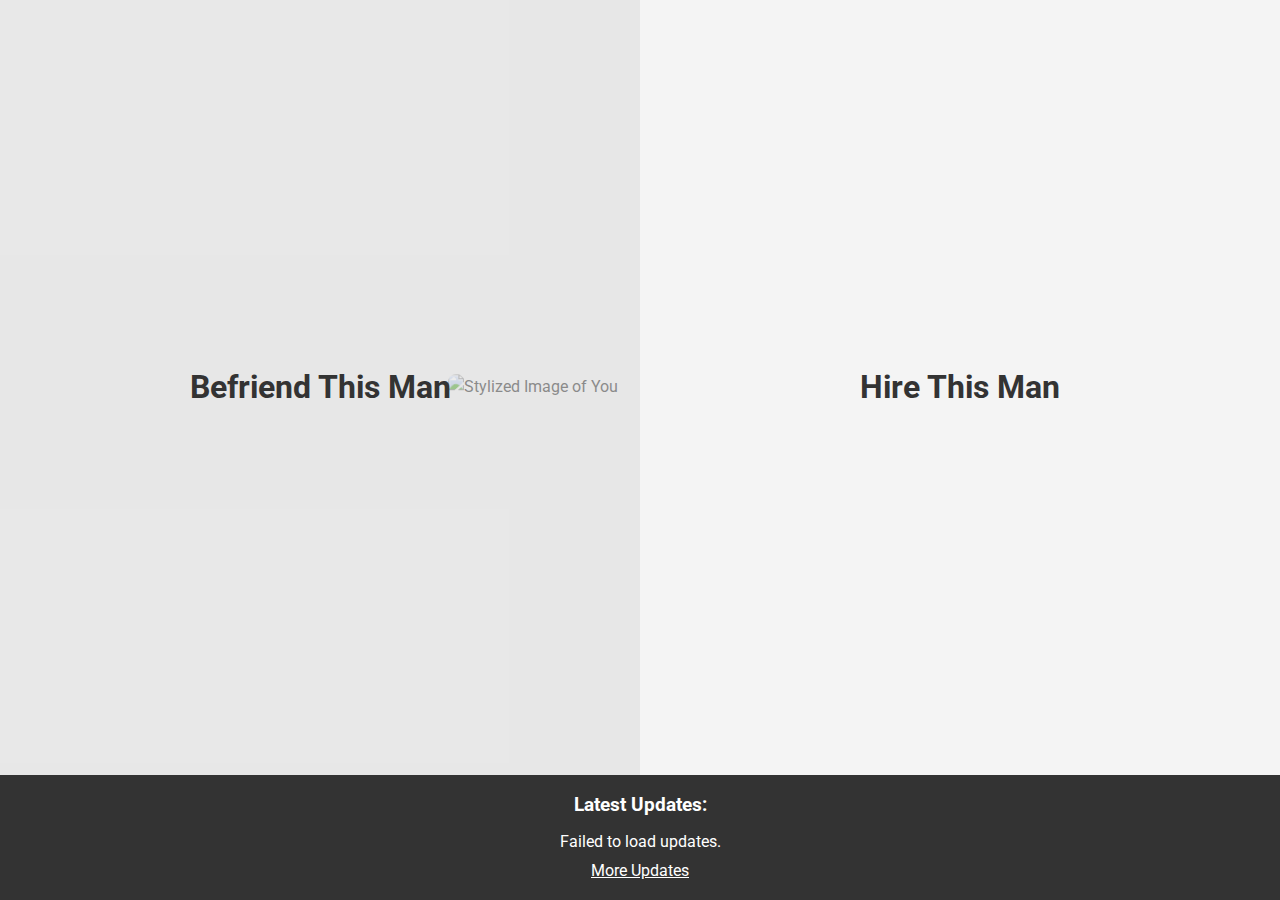
==== index.html @ 0ba1ca4e "added messages that pop in" ====
<!DOCTYPE html>
<html lang="en">
<head>
    <meta charset="UTF-8">
    <meta name="viewport" content="width=device-width, initial-scale=1.0">
    <title>Your Name - Portfolio</title>
    <link rel="stylesheet" href="style.css">
    <link rel="preconnect" href="https://fonts.googleapis.com">
    <link rel="preconnect" href="https://fonts.gstatic.com" crossorigin>
    <link href="https://fonts.googleapis.com/css2?family=Roboto:wght@400;700&display=swap" rel="stylesheet">
</head>
<body>
    <main>
        <div class="split-container">
            <a href="hobbies.html" class="split-side left">
                <h2>Befriend This Man</h2>
            </a>
            <div class="center-image">
                <img src="https://jonasmemories.com/api/assets/05182c95-a75d-4582-8e12-859b17b2c69d/thumbnail?size=preview&key=CmlcP2b18P7qsjjkQYyenrwo8BdwpKwvCaEnlvC-0SIHlCiWD_8ARuojEplDsqCWZg8&c=KpjCzc7x8UmOCadqWp80XoUkmqo%3D" alt="Stylized Image of You">
            </div>
            <a href="work.html" class="split-side right">
                <h2>Hire This Man</h2>
            </a>
        </div>
    </main>
    <footer>
        <h3>Latest Updates:</h3>
        <ul id="update-feed">
            <!-- Updates will be dynamically added here -->
        </ul>
        <p>
            <a href="now.html">More Updates</a>
        </p>
    </footer>
    <div id="floating-messages">
        <!-- Messages will be dynamically added here -->
    </div>
    <script src="script.js"></script>
</body>
</html>
---- style.css ----
/* Basic Reset */
* {
    margin: 0;
    padding: 0;
    box-sizing: border-box;
}

body {
    font-family: 'Roboto', sans-serif;
    background-color: #f4f4f4; /* Light Gray background */
    color: #333; /* Dark gray text */
    line-height: 1.6;
    min-height: 100vh; /* Ensure the footer sticks to the bottom */
    display: flex;
    flex-direction: column;
}

header {
    background: linear-gradient(to right, #400046, #000000); /* Gradient background */
    color: white;
    padding: 1rem 0;
    text-align: center;
    box-shadow: 0px 2px 5px rgba(0, 0, 0, 0.2); /* Subtle shadow */
}
#floating-messages {
    position: fixed; /* Fixed position relative to the viewport */
    top: 10%; /* Move to the top */
    left: 10%; /* Move to the left */
    width: auto; /* Adjust as needed */
    max-height: 80vh; /* Limit the height */
    overflow: auto; /* Enable scrolling if needed */
    z-index: 1000; /* Ensure it's on top of everything */
    display: flex;
    flex-direction: column; /* Stack messages vertically */
    align-items: flex-start; /* Align messages to the left */
}

.floating-message {
    position: relative;
    background-color: rgba(0, 0, 0, 0.7); /* Semi-transparent background */
    color: white;
    padding: 10px 20px;
    margin-bottom: 10px; /* Space between messages */
    border-radius: 5px;
    text-align: left;
    font-size: 1em;
    opacity: 0;
    animation: slideInDown 0.5s forwards; /* Slide in animation */
    cursor: pointer; /* Indicate it's clickable */
}

.floating-message::before {
    content: 'x'; /* Add a close button */
    position: absolute;
    top: 5px;
    right: 5px;
    font-size: 0.8em;
    cursor: pointer;
}

@keyframes slideInDown {
    from {
        transform: translateY(-50px); /* Start from above */
        opacity: 0;
    }
    to {
        transform: translateY(0); /* Slide to original position */
        opacity: 1;
    }
}

main {
    flex: 1; /* Take up remaining space, pushing footer down */
    position: relative; /* Make main a positioning context */
    overflow: hidden;
}

.split-container {
    display: flex;
    width: 100%;
    height: 100%;
    min-height: 400px; /* Adjust as needed, or set to 100vh for full screen */
    position: absolute;
    top: 0;
    left: 0;
}
a {
    text-decoration: none;
    color: inherit;
}
.split-side {
    width: 50%; /* Each side takes up half the width */
    height: 100%;
    display: flex;
    justify-content: center;
    align-items: center;
    text-align: center;
    transition: background-color 0.3s ease;
    z-index: 2; /* Make sure the sides are clickable */
}

.split-side:hover {
    background-color: rgba(0, 0, 0, 0.05); /* Subtle hover highlight */
}

.split-side a {
    text-decoration: none;
    color: inherit; /* Inherit the text color from the body */
}

.split-side h2 {
    font-size: 2em;
}

.center-image {
    position: absolute; /* Absolutely position the image */
    top: 50%;
    left: 50%;
    transform: translate(-50%, -50%); /* Center the image */
    width: 30%; /* Adjust the size of the image */
    max-height: 80vh; /* Ensure the image doesn't get too tall */
    z-index: 1; /* Ensure it is BEHIND split sides */
}

.center-image img {
    max-width: 100%;
    max-height: 100%;
    object-fit: contain; /* Prevent image from distorting */
    border-radius: 8px;
    opacity: 0.5; /* Add transparency to the image */
}

footer {
    background-color: #333; /* Dark gray footer */
    color: white;
    text-align: center;
    padding: 1rem 0;
}

footer h3 {
    margin-bottom: 0.5rem;
}

footer ul {
    list-style: none;
    padding: 0;
}

footer li {
    margin-bottom: 0.25rem;
}

footer a {
    color: white;
    text-decoration: underline;
}
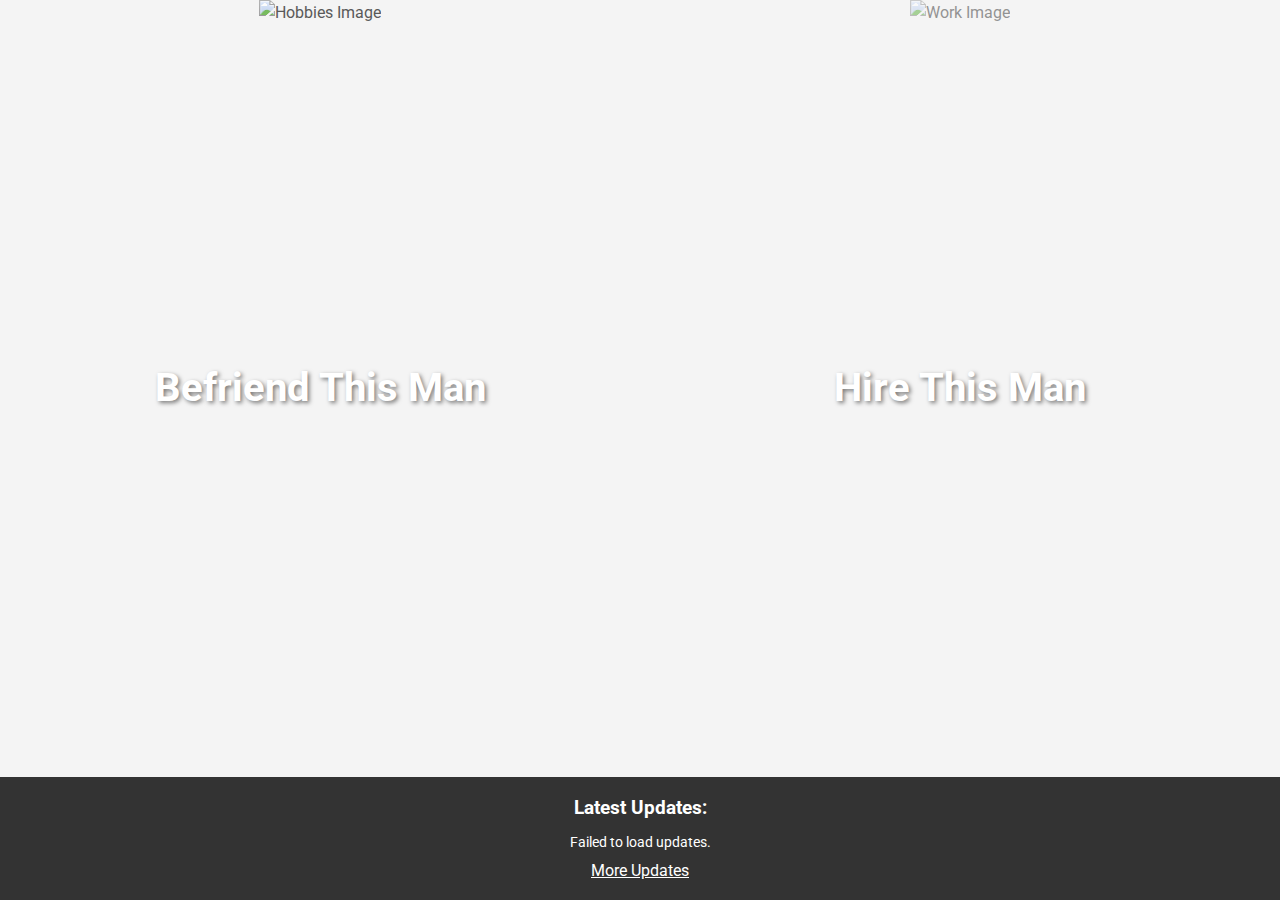
==== commit f795bd1c: "added left and right background" ====
--- a/index.html
+++ b/index.html
@@ -13,12 +13,15 @@
     <main>
         <div class="split-container">
             <a href="hobbies.html" class="split-side left">
+                <div class="side-image">
+                    <img src="https://jonasmemories.com/api/assets/d61781f5-f6da-40f2-bdaf-1596ebd25088/thumbnail?size=preview&key=o-0coVMO_3WETeGpEBK61jM2UStLKWfYqEZTarbRHtZkdxxBy4eg-jrpUVubg1ZDW3k&c=UGmRMR714CT41G%2BP%2FkfdKQAsVJs%3D" alt="Hobbies Image">
+                </div>
                 <h2>Befriend This Man</h2>
             </a>
-            <div class="center-image">
-                <img src="https://jonasmemories.com/api/assets/05182c95-a75d-4582-8e12-859b17b2c69d/thumbnail?size=preview&key=CmlcP2b18P7qsjjkQYyenrwo8BdwpKwvCaEnlvC-0SIHlCiWD_8ARuojEplDsqCWZg8&c=KpjCzc7x8UmOCadqWp80XoUkmqo%3D" alt="Stylized Image of You">
-            </div>
             <a href="work.html" class="split-side right">
+                <div class="side-image">
+                    <img src="https://jonasmemories.com/api/assets/d61781f5-f6da-40f2-bdaf-1596ebd25088/thumbnail?size=preview&key=o-0coVMO_3WETeGpEBK61jM2UStLKWfYqEZTarbRHtZkdxxBy4eg-jrpUVubg1ZDW3k&c=UGmRMR714CT41G%2BP%2FkfdKQAsVJs%3D" alt="Work Image">
+                </div>
                 <h2>Hire This Man</h2>
             </a>
         </div>
--- a/style.css
+++ b/style.css
@@ -23,39 +23,59 @@
     box-shadow: 0px 2px 5px rgba(0, 0, 0, 0.2); /* Subtle shadow */
 }
 #floating-messages {
-    position: fixed; /* Fixed position relative to the viewport */
-    top: 10%; /* Move to the top */
-    left: 10%; /* Move to the left */
-    width: auto; /* Adjust as needed */
-    max-height: 80vh; /* Limit the height */
-    overflow: auto; /* Enable scrolling if needed */
-    z-index: 1000; /* Ensure it's on top of everything */
+    position: fixed;
+    top: 10%;
+    left: 10%;
+    width: auto;
+    max-height: 80vh;
+    overflow: auto;
+    z-index: 1000;
     display: flex;
-    flex-direction: column; /* Stack messages vertically */
-    align-items: flex-start; /* Align messages to the left */
+    flex-direction: column;
+    align-items: flex-start;
 }
 
 .floating-message {
     position: relative;
-    background-color: rgba(0, 0, 0, 0.7); /* Semi-transparent background */
+    background-color: rgba(0, 0, 0, 0.7);
     color: white;
     padding: 10px 20px;
-    margin-bottom: 10px; /* Space between messages */
+    margin-bottom: 10px;
     border-radius: 5px;
     text-align: left;
     font-size: 1em;
     opacity: 0;
-    animation: slideInDown 0.5s forwards; /* Slide in animation */
-    cursor: pointer; /* Indicate it's clickable */
+    animation: slideInDown 0.5s forwards;
+    cursor: pointer;
 }
 
-.floating-message::before {
-    content: 'x'; /* Add a close button */
-    position: absolute;
-    top: 5px;
-    right: 5px;
-    font-size: 0.8em;
-    cursor: pointer;
+/* Add responsive styles for floating messages */
+@media screen and (max-width: 768px) {
+    #floating-messages {
+        left: 5%;
+        right: 5%;
+        width: 90%; /* Take up most of the screen width */
+    }
+
+    .floating-message {
+        padding: 8px 15px;
+        font-size: 0.9em;
+        margin-bottom: 5px;
+    }
+
+    .floating-message::before {
+        font-size: 0.7em;
+        top: 3px;
+        right: 3px;
+    }
+}
+
+/* For even smaller screens */
+@media screen and (max-width: 480px) {
+    .floating-message {
+        padding: 6px 12px;
+        font-size: 0.8em;
+    }
 }
 
 @keyframes slideInDown {
@@ -89,49 +109,48 @@
     color: inherit;
 }
 .split-side {
-    width: 50%; /* Each side takes up half the width */
+    width: 50%;
     height: 100%;
     display: flex;
+    flex-direction: column;
     justify-content: center;
     align-items: center;
     text-align: center;
     transition: background-color 0.3s ease;
-    z-index: 2; /* Make sure the sides are clickable */
+    position: relative;
+    overflow: hidden;
 }
 
-.split-side:hover {
-    background-color: rgba(0, 0, 0, 0.05); /* Subtle hover highlight */
+.side-image {
+    position: absolute;
+    width: 100%;
+    height: 100%;
+    top: 0;
+    left: 0;
+    z-index: 1;
 }
 
-.split-side a {
-    text-decoration: none;
-    color: inherit; /* Inherit the text color from the body */
+.side-image img {
+    width: 100%;
+    height: 100%;
+    object-fit: cover;
+    opacity: 0.5;
+    transition: opacity 0.3s ease;
+}
+
+.split-side:hover .side-image img {
+    opacity: 0.8;
 }
 
 .split-side h2 {
-    font-size: 2em;
+    font-size: 2.5em;
+    position: relative;
+    z-index: 2;
+    color: white;
+    text-shadow: 2px 2px 4px rgba(0, 0, 0, 0.5);
 }
-
-.center-image {
-    position: absolute; /* Absolutely position the image */
-    top: 50%;
-    left: 50%;
-    transform: translate(-50%, -50%); /* Center the image */
-    width: 30%; /* Adjust the size of the image */
-    max-height: 80vh; /* Ensure the image doesn't get too tall */
-    z-index: 1; /* Ensure it is BEHIND split sides */
-}
-
-.center-image img {
-    max-width: 100%;
-    max-height: 100%;
-    object-fit: contain; /* Prevent image from distorting */
-    border-radius: 8px;
-    opacity: 0.5; /* Add transparency to the image */
-}
-
 footer {
-    background-color: #333; /* Dark gray footer */
+    background-color: #333;
     color: white;
     text-align: center;
     padding: 1rem 0;
@@ -139,6 +158,7 @@
 
 footer h3 {
     margin-bottom: 0.5rem;
+    font-size: 1.2rem;
 }
 
 footer ul {
@@ -148,6 +168,7 @@
 
 footer li {
     margin-bottom: 0.25rem;
+    font-size: 0.9rem;
 }
 
 footer a {
@@ -155,3 +176,23 @@
     text-decoration: underline;
 }
 
+/* Add responsive footer styles */
+@media screen and (max-width: 768px) {
+    footer {
+        padding: 0.5rem 0;
+    }
+
+    footer h3 {
+        font-size: 1rem;
+        margin-bottom: 0.3rem;
+    }
+
+    footer li {
+        font-size: 0.8rem;
+        margin-bottom: 0.2rem;
+    }
+
+    footer p {
+        font-size: 0.8rem;
+    }
+}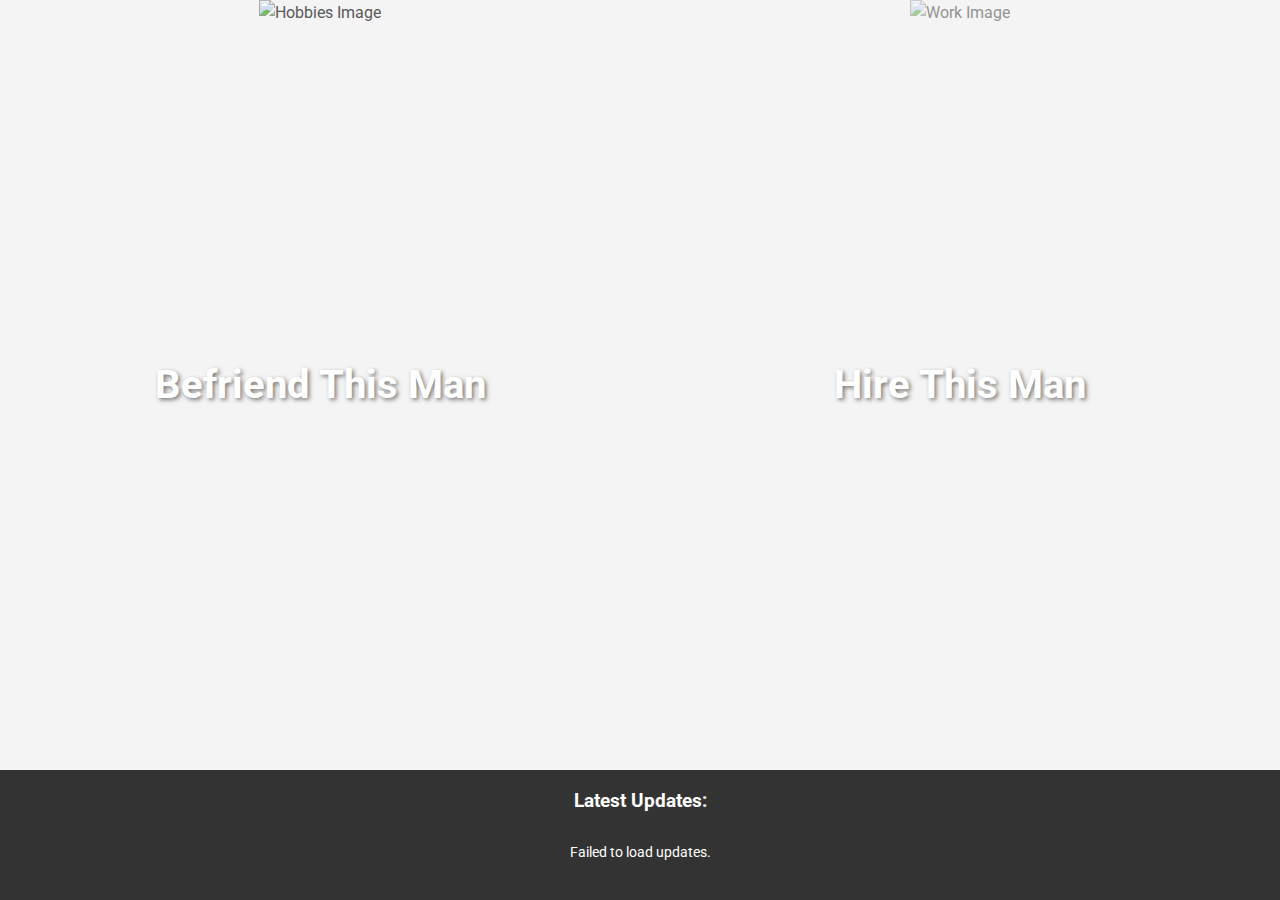
==== commit fd9f4b37: "added two new pages adjusted updates page" ====
--- a/index.html
+++ b/index.html
@@ -31,10 +31,7 @@
         <ul id="update-feed">
             <!-- Updates will be dynamically added here -->
         </ul>
-        <p>
-            <a href="now.html">More Updates</a>
-        </p>
-    </footer>
+
     <div id="floating-messages">
         <!-- Messages will be dynamically added here -->
     </div>
--- a/style.css
+++ b/style.css
@@ -195,4 +195,103 @@
     footer p {
         font-size: 0.8rem;
     }
+}
+#update-feed {
+    display: flex;
+    flex-wrap: wrap;
+    gap: 1.5rem;
+    padding: 1rem;
+    list-style: none;
+    justify-content: center;
+}
+
+.update-item {
+    flex: 1 1 300px;
+    min-width: 250px;
+    max-width: 400px;
+    padding: 1.2rem;
+    background: rgba(255, 255, 255, 0.05);
+    border-radius: 12px;
+    backdrop-filter: blur(10px);
+    border: 1px solid rgba(255, 255, 255, 0.1);
+    box-shadow: 0 4px 6px rgba(0, 0, 0, 0.1);
+    transition: all 0.3s ease;
+}
+
+.update-item:hover {
+    transform: translateY(-3px);
+    background: rgba(255, 255, 255, 0.1);
+    box-shadow: 0 8px 12px rgba(0, 0, 0, 0.15);
+}
+
+.update-item a {
+    text-decoration: none;
+    color: inherit;
+    font-size: 1.1rem;
+    line-height: 1.5;
+    display: block;
+    transition: color 0.2s ease;
+}
+
+.update-item a:hover {
+    color: #add8e6;  /* Light blue tint */
+}
+
+
+/* Updates Page Specific Styles */
+.updates-container {
+    background: rgba(0, 0, 0, 0.8);
+    padding: clamp(1rem, 3vw, 2rem);
+    width: 100%;
+    margin: 0 auto; /* Add this line to center the container */
+    min-height: 100vh;
+    color: white;
+    text-align:justify;
+    display: flex; /* Use flexbox to center content vertically */
+    flex-direction: column; /* Stack content vertically */
+    align-items: center; /* Center content horizontally */
+    justify-content: flex-start; /* Align content to the top */
+}
+
+.back-link {
+    display: inline-block;
+    margin: clamp(0.75rem, 2vw, 1.5rem);
+    color: white;
+    position: fixed;
+    top: 0;
+    left: 0;
+    z-index: 10;
+    padding: 10px;
+    background: rgba(0, 0, 0, 0.5);
+    border-radius: 5px;
+    transition: background-color 0.3s ease; /* Add transition for smooth hover effect */
+}
+
+.back-link:hover {
+    background-color: rgba(216, 216, 216, 0.7); /* Darken the background on hover */
+}
+
+.update-item {
+    background: rgba(255, 255, 255, 0.05);
+    margin-bottom: 20px;
+    padding: 20px;
+    border-radius: 8px;
+    border: 1px solid rgba(255, 255, 255, 0.1);
+}
+
+.update-date {
+    color: #add8e6;
+    font-size: 0.9em;
+    margin-bottom: 8px;
+}
+
+.update-text {
+    color: white;
+    line-height: 1.6;
+}
+
+.loading {
+    color: white;
+    text-align: center;
+    padding: 2rem;
 }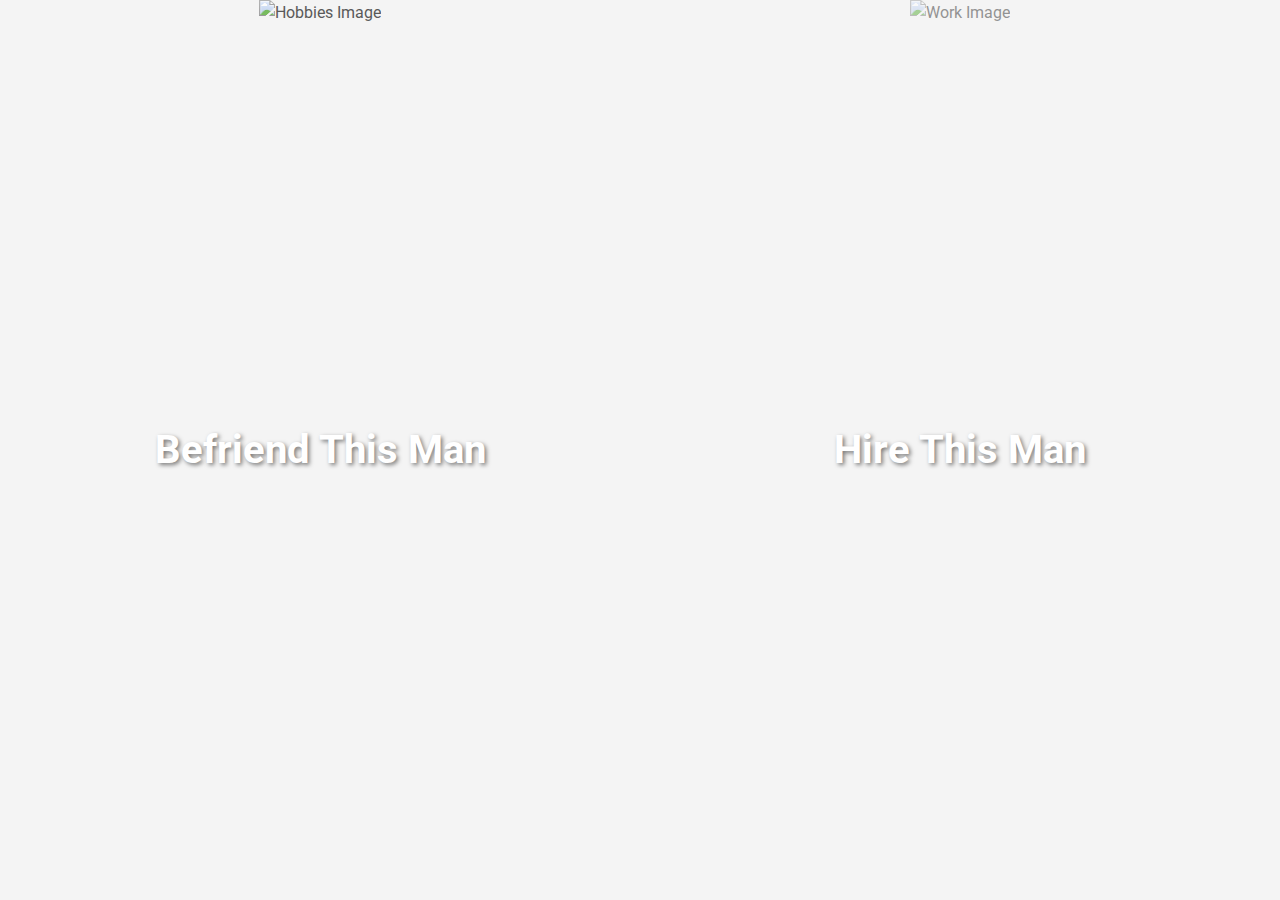
==== commit 49518931: "removed unnecessary stuff" ====
--- a/index.html
+++ b/index.html
@@ -26,15 +26,7 @@
             </a>
         </div>
     </main>
-    <footer>
-        <h3>Latest Updates:</h3>
-        <ul id="update-feed">
-            <!-- Updates will be dynamically added here -->
-        </ul>
 
-    <div id="floating-messages">
-        <!-- Messages will be dynamically added here -->
-    </div>
-    <script src="script.js"></script>
+    
 </body>
 </html>--- a/style.css
+++ b/style.css
@@ -294,4 +294,64 @@
     color: white;
     text-align: center;
     padding: 2rem;
+}
+
+/* Work Portfolio Specific Styles */
+.work-container {
+    max-width: 800px;
+    margin: 50px auto;
+    padding: 20px;
+    background-color: #fff;
+    box-shadow: 0 0 10px rgba(0, 0, 0, 0.1);
+}
+
+.skill-section {
+    margin-bottom: 30px;
+    padding: 20px;
+    border: 1px solid #ddd;
+    border-radius: 8px;
+    opacity: 0;
+    transform: translateY(50px);
+    transition: all 0.8s ease;
+}
+
+.skill-section.active {
+    opacity: 1;
+    transform: translateY(0);
+}
+
+.skill-section h2 {
+    color: #333;
+    margin-bottom: 15px;
+}
+
+.skill-section p {
+    color: #666;
+    line-height: 1.6;
+}
+
+.skill-section ul {
+    list-style: disc;
+    margin-left: 20px;
+    color: #666;
+}
+
+/* Add this CSS to your style.css file */
+@keyframes fadeIn {
+    from {
+        opacity: 0;
+    }
+    to {
+        opacity: 1;
+    }
+}
+
+/* Add this CSS to your style.css file */
+@keyframes slideInLeft {
+    from {
+        transform: translateX(-100%);
+    }
+    to {
+        transform: translateX(0);
+    }
 }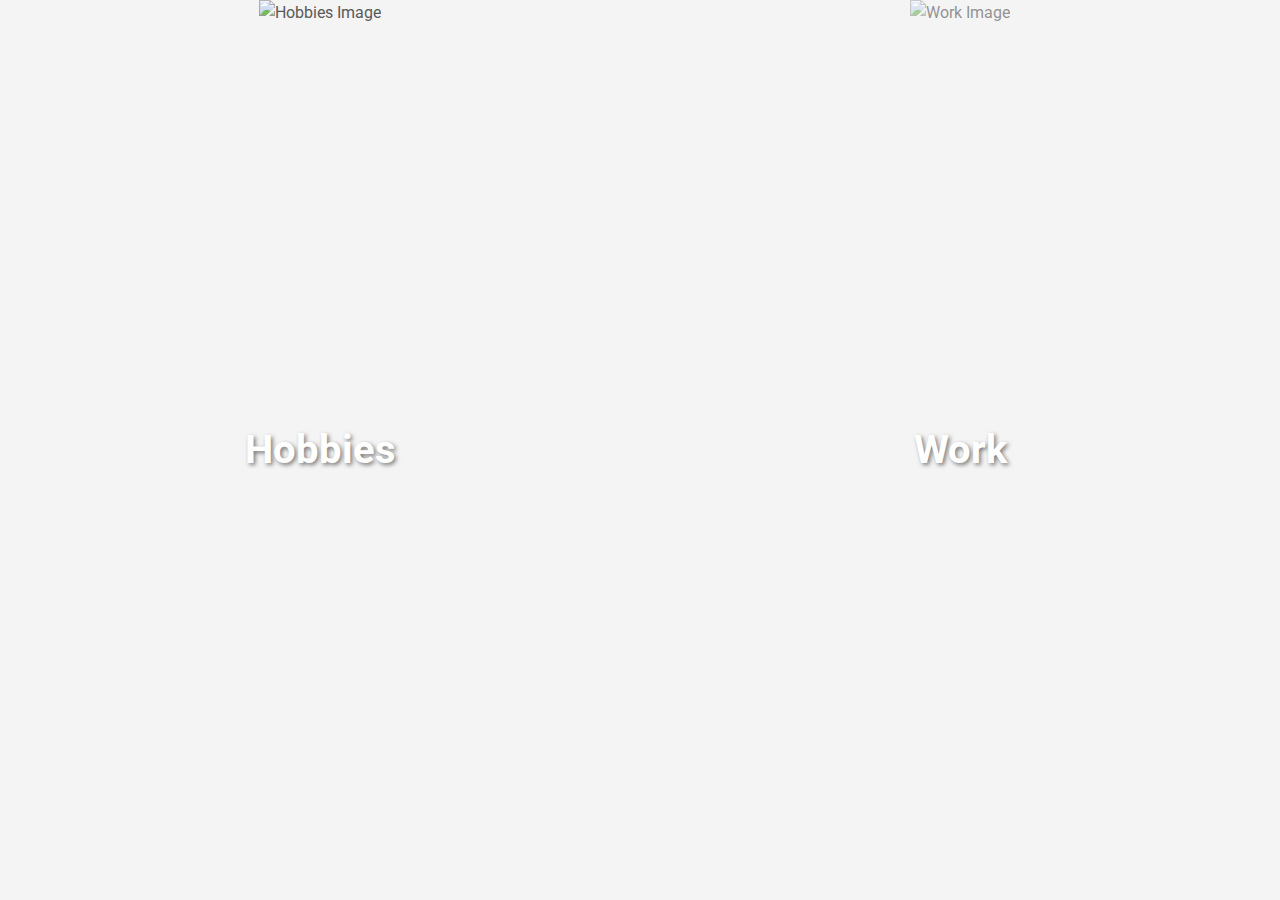
==== commit d4c9e827: "cut down slack" ====
--- a/index.html
+++ b/index.html
@@ -16,13 +16,13 @@
                 <div class="side-image">
                     <img src="https://jonasmemories.com/api/assets/d61781f5-f6da-40f2-bdaf-1596ebd25088/thumbnail?size=preview&key=o-0coVMO_3WETeGpEBK61jM2UStLKWfYqEZTarbRHtZkdxxBy4eg-jrpUVubg1ZDW3k&c=UGmRMR714CT41G%2BP%2FkfdKQAsVJs%3D" alt="Hobbies Image">
                 </div>
-                <h2>Befriend This Man</h2>
+                <h2>Hobbies</h2>
             </a>
             <a href="work.html" class="split-side right">
                 <div class="side-image">
                     <img src="https://jonasmemories.com/api/assets/d61781f5-f6da-40f2-bdaf-1596ebd25088/thumbnail?size=preview&key=o-0coVMO_3WETeGpEBK61jM2UStLKWfYqEZTarbRHtZkdxxBy4eg-jrpUVubg1ZDW3k&c=UGmRMR714CT41G%2BP%2FkfdKQAsVJs%3D" alt="Work Image">
                 </div>
-                <h2>Hire This Man</h2>
+                <h2>Work</h2>
             </a>
         </div>
     </main>
--- a/style.css
+++ b/style.css
@@ -13,80 +13,6 @@
     min-height: 100vh; /* Ensure the footer sticks to the bottom */
     display: flex;
     flex-direction: column;
-}
-
-header {
-    background: linear-gradient(to right, #400046, #000000); /* Gradient background */
-    color: white;
-    padding: 1rem 0;
-    text-align: center;
-    box-shadow: 0px 2px 5px rgba(0, 0, 0, 0.2); /* Subtle shadow */
-}
-#floating-messages {
-    position: fixed;
-    top: 10%;
-    left: 10%;
-    width: auto;
-    max-height: 80vh;
-    overflow: auto;
-    z-index: 1000;
-    display: flex;
-    flex-direction: column;
-    align-items: flex-start;
-}
-
-.floating-message {
-    position: relative;
-    background-color: rgba(0, 0, 0, 0.7);
-    color: white;
-    padding: 10px 20px;
-    margin-bottom: 10px;
-    border-radius: 5px;
-    text-align: left;
-    font-size: 1em;
-    opacity: 0;
-    animation: slideInDown 0.5s forwards;
-    cursor: pointer;
-}
-
-/* Add responsive styles for floating messages */
-@media screen and (max-width: 768px) {
-    #floating-messages {
-        left: 5%;
-        right: 5%;
-        width: 90%; /* Take up most of the screen width */
-    }
-
-    .floating-message {
-        padding: 8px 15px;
-        font-size: 0.9em;
-        margin-bottom: 5px;
-    }
-
-    .floating-message::before {
-        font-size: 0.7em;
-        top: 3px;
-        right: 3px;
-    }
-}
-
-/* For even smaller screens */
-@media screen and (max-width: 480px) {
-    .floating-message {
-        padding: 6px 12px;
-        font-size: 0.8em;
-    }
-}
-
-@keyframes slideInDown {
-    from {
-        transform: translateY(-50px); /* Start from above */
-        opacity: 0;
-    }
-    to {
-        transform: translateY(0); /* Slide to original position */
-        opacity: 1;
-    }
 }
 
 main {
@@ -148,210 +74,4 @@
     z-index: 2;
     color: white;
     text-shadow: 2px 2px 4px rgba(0, 0, 0, 0.5);
-}
-footer {
-    background-color: #333;
-    color: white;
-    text-align: center;
-    padding: 1rem 0;
-}
-
-footer h3 {
-    margin-bottom: 0.5rem;
-    font-size: 1.2rem;
-}
-
-footer ul {
-    list-style: none;
-    padding: 0;
-}
-
-footer li {
-    margin-bottom: 0.25rem;
-    font-size: 0.9rem;
-}
-
-footer a {
-    color: white;
-    text-decoration: underline;
-}
-
-/* Add responsive footer styles */
-@media screen and (max-width: 768px) {
-    footer {
-        padding: 0.5rem 0;
-    }
-
-    footer h3 {
-        font-size: 1rem;
-        margin-bottom: 0.3rem;
-    }
-
-    footer li {
-        font-size: 0.8rem;
-        margin-bottom: 0.2rem;
-    }
-
-    footer p {
-        font-size: 0.8rem;
-    }
-}
-#update-feed {
-    display: flex;
-    flex-wrap: wrap;
-    gap: 1.5rem;
-    padding: 1rem;
-    list-style: none;
-    justify-content: center;
-}
-
-.update-item {
-    flex: 1 1 300px;
-    min-width: 250px;
-    max-width: 400px;
-    padding: 1.2rem;
-    background: rgba(255, 255, 255, 0.05);
-    border-radius: 12px;
-    backdrop-filter: blur(10px);
-    border: 1px solid rgba(255, 255, 255, 0.1);
-    box-shadow: 0 4px 6px rgba(0, 0, 0, 0.1);
-    transition: all 0.3s ease;
-}
-
-.update-item:hover {
-    transform: translateY(-3px);
-    background: rgba(255, 255, 255, 0.1);
-    box-shadow: 0 8px 12px rgba(0, 0, 0, 0.15);
-}
-
-.update-item a {
-    text-decoration: none;
-    color: inherit;
-    font-size: 1.1rem;
-    line-height: 1.5;
-    display: block;
-    transition: color 0.2s ease;
-}
-
-.update-item a:hover {
-    color: #add8e6;  /* Light blue tint */
-}
-
-
-/* Updates Page Specific Styles */
-.updates-container {
-    background: rgba(0, 0, 0, 0.8);
-    padding: clamp(1rem, 3vw, 2rem);
-    width: 100%;
-    margin: 0 auto; /* Add this line to center the container */
-    min-height: 100vh;
-    color: white;
-    text-align:justify;
-    display: flex; /* Use flexbox to center content vertically */
-    flex-direction: column; /* Stack content vertically */
-    align-items: center; /* Center content horizontally */
-    justify-content: flex-start; /* Align content to the top */
-}
-
-.back-link {
-    display: inline-block;
-    margin: clamp(0.75rem, 2vw, 1.5rem);
-    color: white;
-    position: fixed;
-    top: 0;
-    left: 0;
-    z-index: 10;
-    padding: 10px;
-    background: rgba(0, 0, 0, 0.5);
-    border-radius: 5px;
-    transition: background-color 0.3s ease; /* Add transition for smooth hover effect */
-}
-
-.back-link:hover {
-    background-color: rgba(216, 216, 216, 0.7); /* Darken the background on hover */
-}
-
-.update-item {
-    background: rgba(255, 255, 255, 0.05);
-    margin-bottom: 20px;
-    padding: 20px;
-    border-radius: 8px;
-    border: 1px solid rgba(255, 255, 255, 0.1);
-}
-
-.update-date {
-    color: #add8e6;
-    font-size: 0.9em;
-    margin-bottom: 8px;
-}
-
-.update-text {
-    color: white;
-    line-height: 1.6;
-}
-
-.loading {
-    color: white;
-    text-align: center;
-    padding: 2rem;
-}
-
-/* Work Portfolio Specific Styles */
-.work-container {
-    max-width: 800px;
-    margin: 50px auto;
-    padding: 20px;
-    background-color: #fff;
-    box-shadow: 0 0 10px rgba(0, 0, 0, 0.1);
-}
-
-.skill-section {
-    margin-bottom: 30px;
-    padding: 20px;
-    border: 1px solid #ddd;
-    border-radius: 8px;
-    opacity: 0;
-    transform: translateY(50px);
-    transition: all 0.8s ease;
-}
-
-.skill-section.active {
-    opacity: 1;
-    transform: translateY(0);
-}
-
-.skill-section h2 {
-    color: #333;
-    margin-bottom: 15px;
-}
-
-.skill-section p {
-    color: #666;
-    line-height: 1.6;
-}
-
-.skill-section ul {
-    list-style: disc;
-    margin-left: 20px;
-    color: #666;
-}
-
-/* Add this CSS to your style.css file */
-@keyframes fadeIn {
-    from {
-        opacity: 0;
-    }
-    to {
-        opacity: 1;
-    }
-}
-
-/* Add this CSS to your style.css file */
-@keyframes slideInLeft {
-    from {
-        transform: translateX(-100%);
-    }
-    to {
-        transform: translateX(0);
-    }
 }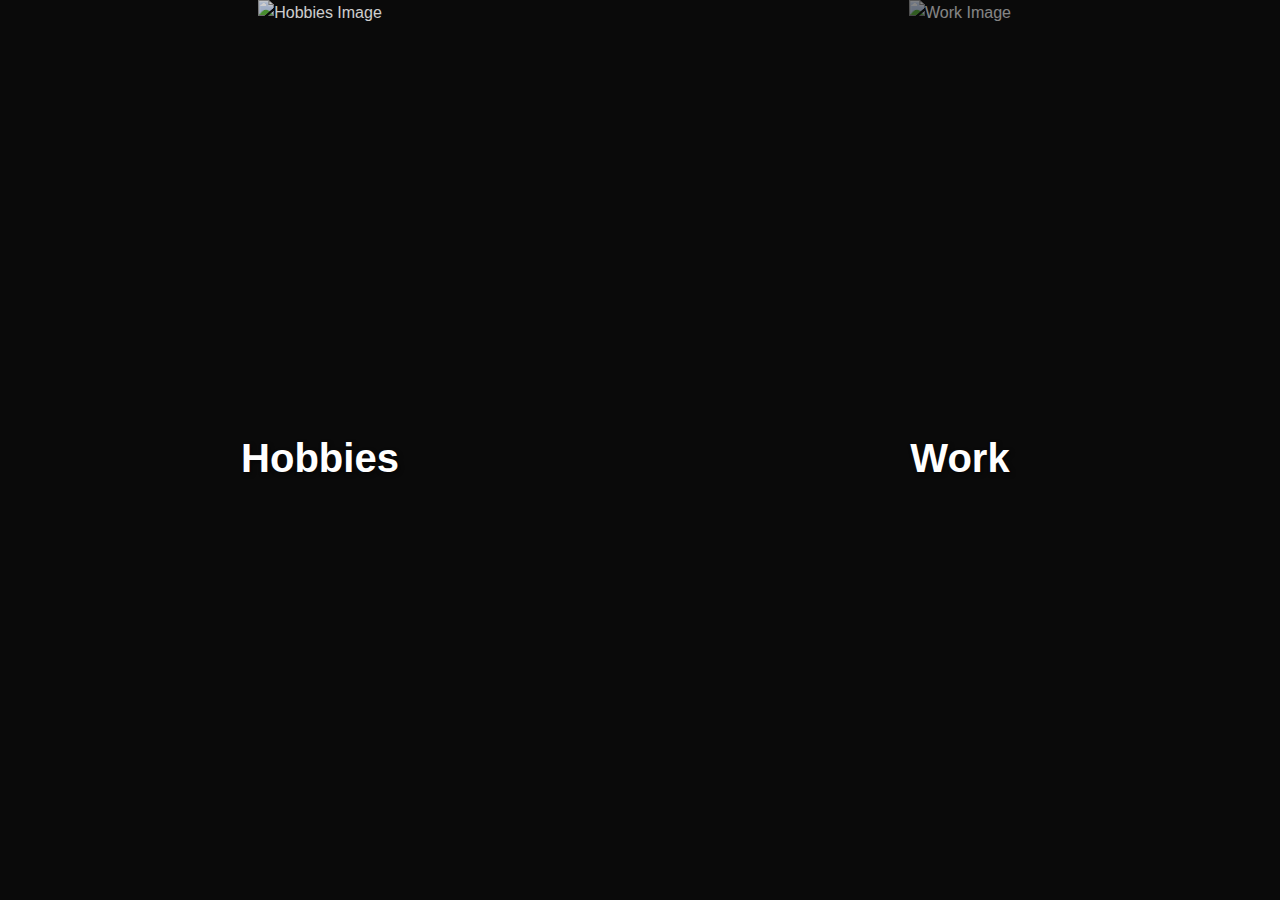
==== commit 97464a0d: "some minor changes" ====
--- a/index.html
+++ b/index.html
@@ -7,7 +7,7 @@
     <link rel="stylesheet" href="style.css">
     <link rel="preconnect" href="https://fonts.googleapis.com">
     <link rel="preconnect" href="https://fonts.gstatic.com" crossorigin>
-    <link href="https://fonts.googleapis.com/css2?family=Roboto:wght@400;700&display=swap" rel="stylesheet">
+    <link href="https://fonts.googleapis.com/css2?family=Space+Mono:wght@400;700&display=swap" rel="stylesheet">
 </head>
 <body>
     <main>
--- a/style.css
+++ b/style.css
@@ -7,8 +7,8 @@
 
 body {
     font-family: 'Roboto', sans-serif;
-    background-color: #f4f4f4; /* Light Gray background */
-    color: #333; /* Dark gray text */
+    background-color: var(--background);
+    color: var(--text);
     line-height: 1.6;
     min-height: 100vh; /* Ensure the footer sticks to the bottom */
     display: flex;
@@ -74,4 +74,224 @@
     z-index: 2;
     color: white;
     text-shadow: 2px 2px 4px rgba(0, 0, 0, 0.5);
+}
+
+/* Styles from work.html */
+:root {
+    --primary: #fc6500;
+    --secondary: #94a3b8;
+    --background: #0a0a0a;
+    --text: #fff;
+    --card-bg: #1a1a1a;
+}
+
+header {
+    height: 100vh;
+    display: flex;
+    align-items: center;
+    justify-content: center;
+    text-align: center;
+    position: relative;
+    z-index: 2;
+}
+
+.container {
+    max-width: 1200px;
+    margin: 0 auto;
+    padding: 2rem;
+}
+
+h1 {
+    font-size: 3rem;
+    margin-bottom: 1rem;
+    color: var(--primary);
+}
+
+h2 {
+    font-size: 2rem;
+    margin: 2rem 0 1rem;
+    color: var(--primary);
+}
+
+.subtitle {
+    font-size: 1.5rem;
+    color: var(--secondary);
+    margin-bottom: 2rem;
+}
+
+.skills {
+    display: flex;
+    flex-wrap: wrap;
+    gap: 1rem;
+    margin: 2rem 0;
+}
+
+.skill {
+    background: var(--card-bg);
+    color: var(--text);
+    padding: 0.5rem 1rem;
+    border-radius: 20px;
+    box-shadow: 0 2px 4px rgba(0,0,0,0.3);
+    transition: transform 0.2s, background-color 0.3s ease; /* Added background-color transition */
+    cursor: pointer; /* Add a cursor to indicate it's clickable */
+}
+
+.skill:hover, .skill.active {
+    transform: translateY(-2px);
+    background-color: var(--primary); /* Change background color on hover/click */
+    color: white;
+}
+
+.experience {
+    margin: 4rem 0;
+}
+
+.job {
+    background: var(--card-bg);
+    padding: 2rem;
+    border-radius: 10px;
+    margin-bottom: 2rem;
+    box-shadow: 0 4px 6px rgba(0,0,0,0.3);
+    transition: transform 0.2s;
+}
+
+.job:hover {
+    transform: translateY(-2px);
+}
+
+.job-title {
+    font-size: 1.25rem;
+    font-weight: bold;
+    color: var(--primary);
+}
+
+.job-company {
+    color: var(--secondary);
+    margin-bottom: 1rem;
+}
+
+.education {
+    margin: 4rem 0;
+}
+
+.gradient-bg {
+    position: absolute;
+    width: 100%;
+    height: 100vh;
+    background: linear-gradient(-45deg, #ee7752, #e73c7e, #23a6d5, #23d5ab);
+    background-size: 400% 400%;
+    animation: gradient 15s ease infinite;
+    opacity: 0.05;  /* Reduced opacity for dark mode */
+    z-index: 1;
+}
+
+@keyframes gradient {
+    0% {
+        background-position: 0% 50%;
+    }
+    50% {
+        background-position: 100% 50%;
+    }
+    100% {
+        background-position: 0% 50%;
+    }
+}
+
+@media (max-width: 768px) {
+    h1 {
+        font-size: 2rem;
+    }
+    
+    .subtitle {
+        font-size: 1.25rem;
+    }
+    
+    .container {
+        padding: 1rem;
+    }
+}
+
+#skill-description {
+    margin: 4rem 0;
+    padding: 2rem;
+    background: var(--card-bg);
+    color: var(--text);
+}
+
+#description-text {
+    font-size: 1.1rem;
+    color: var(--text);
+}
+
+.automation-grid {
+    display: grid;
+    grid-template-columns: repeat(auto-fit, minmax(300px, 1fr));
+    gap: 2rem;
+}
+
+.process-node {
+    position: relative;
+    padding: 1.5rem;
+    border: 2px solid var(--primary);
+    border-radius: 8px;
+}
+
+.process-node:hover {
+    background: rgba(255, 145, 1, 0.1);
+}
+
+.skill-badge {
+    display: inline-block;
+    padding: 0.5rem 1rem;
+    margin: 0.5rem;
+    background: var(--card-bg);
+    border-radius: 20px;
+}
+
+.skill-badge:hover {
+    transform: translateY(-3px);
+    box-shadow: 0px 0px 15px var(--primary);
+}
+
+.skill-info {
+    display: none;
+}
+
+.skill-badge:hover + .skill-info {
+    display: block;
+}
+
+.about-me, .experience, .education {
+    padding: 1.5rem;
+}
+
+.experience, .education {
+    border: 2px solid var(--primary);
+    border-radius: 8px;
+    padding: 1.5rem;
+    margin-bottom: 2rem;
+    box-shadow: 0 0 15px rgba(0, 255, 136, 0.2);
+}
+
+.experience-item, .education-item {
+    margin-bottom: 1.5rem;
+    padding: 1rem;
+    background: var(--card-bg);
+    border-radius: 8px;
+    transition: transform 0.3s ease, box-shadow 0.3s ease;
+}
+
+.experience-item:hover, .education-item:hover {
+    transform: translateY(-5px);
+    box-shadow: 0 0 15px var(--primary);
+}
+
+.experience-item h4, .education-item h4 {
+    color: var(--primary);
+    margin-bottom: 0.5rem;
+}
+
+.experience-item p, .education-item p {
+    color: #ccc;
+    margin: 0.2rem 0;
 }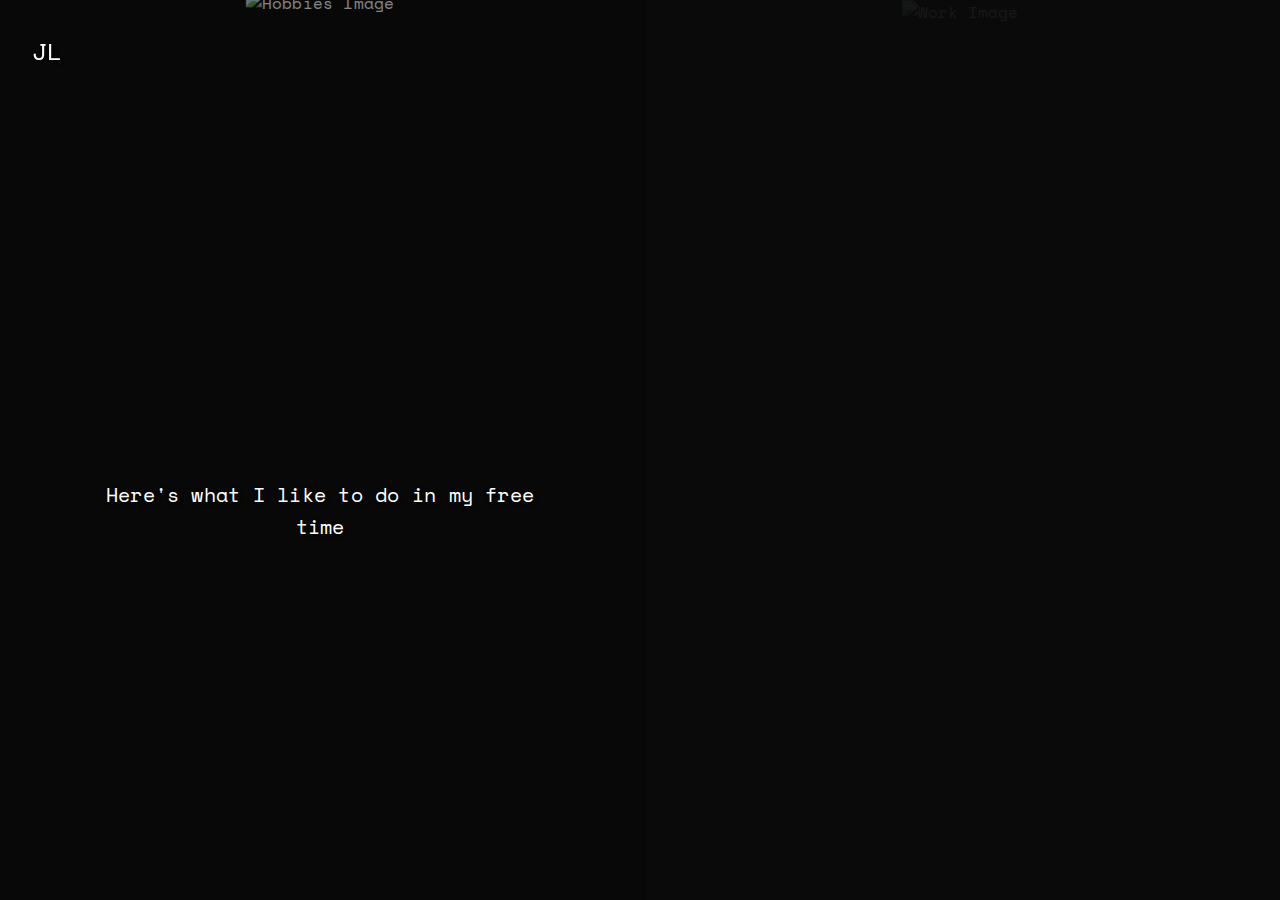
==== commit 167000a2: "cleaned up some stuff and added first draft of the hobbies page" ====
--- a/index.html
+++ b/index.html
@@ -10,19 +10,22 @@
     <link href="https://fonts.googleapis.com/css2?family=Space+Mono:wght@400;700&display=swap" rel="stylesheet">
 </head>
 <body>
+    <div class="logo">JL</div>
     <main>
         <div class="split-container">
             <a href="hobbies.html" class="split-side left">
                 <div class="side-image">
                     <img src="https://jonasmemories.com/api/assets/d61781f5-f6da-40f2-bdaf-1596ebd25088/thumbnail?size=preview&key=o-0coVMO_3WETeGpEBK61jM2UStLKWfYqEZTarbRHtZkdxxBy4eg-jrpUVubg1ZDW3k&c=UGmRMR714CT41G%2BP%2FkfdKQAsVJs%3D" alt="Hobbies Image">
                 </div>
-                <h2>Hobbies</h2>
+                <h2>Befriend this man</h2>
+                <p>Here's what I like to do in my free time</p>
             </a>
             <a href="work.html" class="split-side right">
                 <div class="side-image">
-                    <img src="https://jonasmemories.com/api/assets/d61781f5-f6da-40f2-bdaf-1596ebd25088/thumbnail?size=preview&key=o-0coVMO_3WETeGpEBK61jM2UStLKWfYqEZTarbRHtZkdxxBy4eg-jrpUVubg1ZDW3k&c=UGmRMR714CT41G%2BP%2FkfdKQAsVJs%3D" alt="Work Image">
+                    <img src="https://jonasmemories.com/api/assets/7e012327-df56-4479-9c57-c6e6f206cd93/thumbnail?size=preview&key=G1g4ixKnb88IapPq0k1bjbUna4e2ww-ut2eJBtc3dvEonWOLNNMRQG7tDZKT4fwhhdg&c=mH9Jv0Y%2FJKeqPZARYQStJeOD9H4%3D" alt="Work Image">
                 </div>
-                <h2>Work</h2>
+                <h2>Hire this man</h2>
+                <p>Here's what I do for work</p>
             </a>
         </div>
     </main>
--- a/style.css
+++ b/style.css
@@ -6,13 +6,16 @@
 }
 
 body {
-    font-family: 'Roboto', sans-serif;
+    font-family: 'Space Mono', monospace;
     background-color: var(--background);
     color: var(--text);
     line-height: 1.6;
     min-height: 100vh; /* Ensure the footer sticks to the bottom */
     display: flex;
     flex-direction: column;
+    background: var(--background);
+    margin: 0;
+    padding: 0;
 }
 
 main {
@@ -34,6 +37,7 @@
     text-decoration: none;
     color: inherit;
 }
+
 .split-side {
     width: 50%;
     height: 100%;
@@ -45,6 +49,14 @@
     transition: background-color 0.3s ease;
     position: relative;
     overflow: hidden;
+    cursor: pointer;
+    padding: 2rem;
+}
+
+.split-side:hover {
+    transform: scale(1.02);
+    transition: transform 0.3s ease;
+    background-color: rgba(0, 0, 0, 0.1); /* Add a slight background color change on hover */
 }
 
 .side-image {
@@ -60,20 +72,42 @@
     width: 100%;
     height: 100%;
     object-fit: cover;
+    opacity: 0.05;
+    transition: opacity 0.3s ease;
+}
+
+.split-side:hover .side-image img {
     opacity: 0.5;
-    transition: opacity 0.3s ease;
-}
-
-.split-side:hover .side-image img {
-    opacity: 0.8;
 }
 
 .split-side h2 {
-    font-size: 2.5em;
+    font-size: 2.8em;
     position: relative;
     z-index: 2;
     color: white;
     text-shadow: 2px 2px 4px rgba(0, 0, 0, 0.5);
+    margin-bottom: 1rem;
+    font-weight: 700;
+    opacity: 0;
+    transform: translateY(20px);
+    animation: fadeInUp 0.8s forwards;
+}
+
+.split-side p {
+    color: white;
+    font-size: 1.2em;
+    max-width: 80%;
+    opacity: 0;
+    transform: translateY(20px);
+    text-shadow: 2px 2px 4px rgba(0, 0, 0, 0.5);
+    position: relative;
+    z-index: 2;
+    transition: opacity 0.3s ease, transform 0.3s ease;
+}
+
+.split-side:hover p {
+    opacity: 1;
+    transform: translateY(0);
 }
 
 /* Styles from work.html */
@@ -113,6 +147,10 @@
     color: var(--primary);
 }
 
+h3 {
+    color: #c678dd;
+}
+
 .subtitle {
     font-size: 1.5rem;
     color: var(--secondary);
@@ -143,7 +181,8 @@
 }
 
 .experience {
-    margin: 4rem 0;
+    padding: 1.5rem;
+    margin-bottom: 2rem;
 }
 
 .job {
@@ -171,7 +210,8 @@
 }
 
 .education {
-    margin: 4rem 0;
+    padding: 1.5rem;
+    margin-bottom: 2rem;
 }
 
 .gradient-bg {
@@ -197,6 +237,13 @@
     }
 }
 
+@keyframes fadeInUp {
+    to {
+        opacity: 1;
+        transform: translateY(0);
+    }
+}
+
 @media (max-width: 768px) {
     h1 {
         font-size: 2rem;
@@ -207,6 +254,23 @@
     }
     
     .container {
+        padding: 1rem;
+    }
+
+    .automation-grid {
+        grid-template-columns: 1fr; /* Stack items on smaller screens */
+    }
+
+    .process-node {
+        padding: 1rem;
+    }
+
+    .skill-badge {
+        padding: 0.3rem 0.6rem;
+        font-size: 0.8rem;
+    }
+
+    .about-me, .experience, .education {
         padding: 1rem;
     }
 }
@@ -227,6 +291,7 @@
     display: grid;
     grid-template-columns: repeat(auto-fit, minmax(300px, 1fr));
     gap: 2rem;
+
 }
 
 .process-node {
@@ -265,20 +330,13 @@
     padding: 1.5rem;
 }
 
-.experience, .education {
-    border: 2px solid var(--primary);
-    border-radius: 8px;
-    padding: 1.5rem;
-    margin-bottom: 2rem;
-    box-shadow: 0 0 15px rgba(0, 255, 136, 0.2);
-}
-
 .experience-item, .education-item {
     margin-bottom: 1.5rem;
-    padding: 1rem;
+    padding: 1.5rem;
     background: var(--card-bg);
     border-radius: 8px;
     transition: transform 0.3s ease, box-shadow 0.3s ease;
+    border: 2px solid var(--primary);
 }
 
 .experience-item:hover, .education-item:hover {
@@ -288,10 +346,161 @@
 
 .experience-item h4, .education-item h4 {
     color: var(--primary);
+    margin-bottom: 1rem;
+    font-size: 1.4rem;
+}
+
+.experience-item p, .education-item p {
+    color: var(--text);
+    margin: 0.5rem 0;
+    font-size: 1rem;
+    line-height: 1.6;
+}
+
+/* Style for company/institution name */
+.experience-item p:first-of-type, .education-item p:first-of-type {
+    color: var(--secondary);
+    font-size: 1.1rem;
+    margin-bottom: 0.5rem;
+}
+
+/* Style for dates */
+.experience-item p:nth-of-type(2), .education-item p:nth-of-type(2) {
+    color: var(--secondary);
+    font-size: 0.9rem;
+    margin-bottom: 1rem;
+}
+
+/* Style for description text and lists */
+.experience-item p:last-of-type, 
+.education-item p:last-of-type,
+.experience-item ul {
+    color: var(--text);
+    font-size: 1rem;
+    line-height: 1.6;
+}
+
+.experience-item ul {
+    margin: 1rem 0;
+    padding-left: 1.5rem;
+}
+
+.experience-item li {
+    margin-bottom: 0.5rem;
+    color: var(--text);
+}
+
+.experience-item h4, .education-item h4 {
+    color: var(--primary);
     margin-bottom: 0.5rem;
 }
 
 .experience-item p, .education-item p {
     color: #ccc;
     margin: 0.2rem 0;
+}
+
+.section {
+    margin-bottom: 3rem;
+}
+
+.about-content {
+    display: flex;
+    gap: 2rem;
+    align-items: flex-start;
+}
+
+.about-text {
+    flex: 1;
+}
+
+.terminal-window {
+    flex: 1;
+    background: #1E1E1E;
+    border-radius: 8px;
+    box-shadow: 0 4px 15px rgba(0,0,0,0.3);
+    overflow: hidden;
+    font-family: 'Space Mono', monospace;
+}
+
+.terminal-header {
+    background: #323233;
+    padding: 10px;
+    display: flex;
+    align-items: center;
+}
+
+.terminal-buttons {
+    display: flex;
+    gap: 6px;
+    margin-right: 15px;
+}
+
+.terminal-button {
+    width: 12px;
+    height: 12px;
+    border-radius: 50%;
+}
+
+.terminal-button.close {
+    background: #FF5F56;
+}
+
+.terminal-button.minimize {
+    background: #FFBD2E;
+}
+
+.terminal-button.maximize {
+    background: #27C93F;
+}
+
+.terminal-title {
+    color: #9DA5B4;
+    font-size: 0.9em;
+}
+
+.terminal-content {
+    padding: 20px;
+    color: #ABB2BF;
+}
+
+.terminal-content pre {
+    margin: 0;
+    white-space: pre-wrap;
+}
+
+/* Syntax highlighting for the JSON-like code */
+.terminal-content .string { color: #98C379; }
+.terminal-content .key { color: #E06C75; }
+.terminal-content .bracket { color: #ABB2BF; }
+
+/* SQL Syntax Highlighting */
+.terminal-content .sql-keyword { color: #c678dd; } /* Keywords like SELECT, FROM, AS */
+.terminal-content .sql-function { color: #61afef; } /* Functions like JSON_OBJECT */
+.terminal-content .sql-string { color: #98c379; } /* Strings */
+.terminal-content .sql-number { color: #d19a66; } /* Numbers */
+.terminal-content .sql-operator { color: #abb2bf; } /* Operators like +, -, * */
+.terminal-content .sql-comment { color: #5c6370; } /* Comments */
+.terminal-content .sql-table { color: #e5c07b; } /* Table names */
+.terminal-content .sql-column { color: #abb2bf; }
+
+@media (max-width: 768px) {
+    .about-content {
+        flex-direction: column;
+    }
+
+    .terminal-window {
+        width: 100%;
+        margin-top: 1rem;
+    }
+}
+
+.logo {
+    position: fixed;
+    top: 2rem;
+    left: 2rem;
+    font-size: 1.5em;
+    color: white;
+    z-index: 10;
+    text-shadow: 2px 2px 4px rgba(0, 0, 0, 0.3);
 }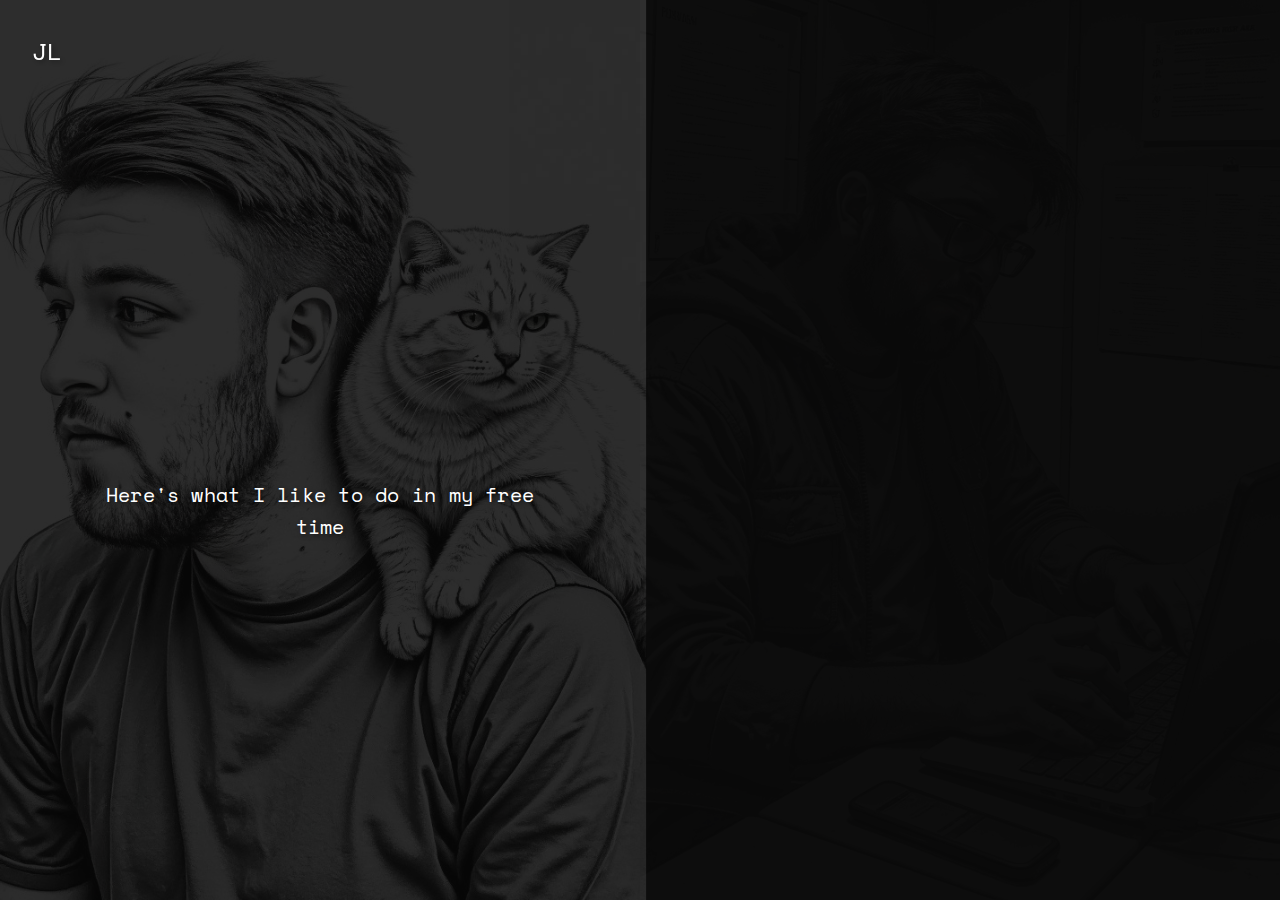
==== commit 69395c3c: "added better images and added a cool ass typing animation for my work site" ====
--- a/index.html
+++ b/index.html
@@ -15,14 +15,14 @@
         <div class="split-container">
             <a href="hobbies.html" class="split-side left">
                 <div class="side-image">
-                    <img src="https://jonasmemories.com/api/assets/d61781f5-f6da-40f2-bdaf-1596ebd25088/thumbnail?size=preview&key=o-0coVMO_3WETeGpEBK61jM2UStLKWfYqEZTarbRHtZkdxxBy4eg-jrpUVubg1ZDW3k&c=UGmRMR714CT41G%2BP%2FkfdKQAsVJs%3D" alt="Hobbies Image">
+                    <img src="images/jonas_catonshoulder.jpg">
                 </div>
                 <h2>Befriend this man</h2>
                 <p>Here's what I like to do in my free time</p>
             </a>
             <a href="work.html" class="split-side right">
                 <div class="side-image">
-                    <img src="https://jonasmemories.com/api/assets/7e012327-df56-4479-9c57-c6e6f206cd93/thumbnail?size=preview&key=G1g4ixKnb88IapPq0k1bjbUna4e2ww-ut2eJBtc3dvEonWOLNNMRQG7tDZKT4fwhhdg&c=mH9Jv0Y%2FJKeqPZARYQStJeOD9H4%3D" alt="Work Image">
+                    <img src="images/jonas_blackandwhite_work.jpg" alt="Work Image">
                 </div>
                 <h2>Hire this man</h2>
                 <p>Here's what I do for work</p>
--- a/style.css
+++ b/style.css
@@ -66,6 +66,7 @@
     top: 0;
     left: 0;
     z-index: 1;
+    opacity: 0.3;
 }
 
 .side-image img {
@@ -372,14 +373,6 @@
 }
 
 /* Style for description text and lists */
-.experience-item p:last-of-type, 
-.education-item p:last-of-type,
-.experience-item ul {
-    color: var(--text);
-    font-size: 1rem;
-    line-height: 1.6;
-}
-
 .experience-item ul {
     margin: 1rem 0;
     padding-left: 1.5rem;
@@ -467,6 +460,22 @@
 .terminal-content pre {
     margin: 0;
     white-space: pre-wrap;
+    overflow: hidden;
+    letter-spacing: .05em;
+}
+
+.terminal-cursor {
+    display: inline-block;
+    width: 2px;
+    height: 1em;
+    background-color: var(--primary);
+    margin-left: 2px;
+    animation: blink 0.75s step-end infinite;
+}
+
+@keyframes blink {
+    from, to { opacity: 0; }
+    50% { opacity: 1; }
 }
 
 /* Syntax highlighting for the JSON-like code */
@@ -503,4 +512,113 @@
     color: white;
     z-index: 10;
     text-shadow: 2px 2px 4px rgba(0, 0, 0, 0.3);
+}
+
+.back-button {
+    position: fixed;
+    top: 2rem;
+    left: 2rem;
+   
+    color: white;
+    padding: 1rem 2rem;
+    border-radius: 8px;
+    text-decoration: none;
+    box-shadow: 0 4px 15px rgba(0,0,0,0.3);
+    transition: transform 0.3s ease, box-shadow 0.3s ease;
+    z-index: 1000;
+}
+
+.back-button:hover {
+    transform: translateY(-3px);
+    box-shadow: 0 6px 20px rgba(0,0,0,0.4);
+    background-color: rgba(255, 145, 1, 0.1);
+    border-style:solid;
+    border-color:var(--primary);
+}
+
+.contact {
+    margin-top: 4rem;
+    padding: 2rem;
+    text-align: center;
+    border-radius: 10px;
+}
+
+.contact-content {
+    max-width: 800px;
+    margin: 0 auto;
+}
+
+.contact-text {
+    font-size: 1.2rem;
+    margin-bottom: 2rem;
+    color: white;
+}
+
+.contact-links {
+    display: flex;
+    justify-content: center;
+    gap: 2rem;
+    flex-wrap: wrap;
+}
+
+.contact-link {
+    display: flex;
+    align-items: center;
+    gap: 0.5rem;
+    padding: 0.75rem 1.5rem;
+    background: transparent;
+    border-radius: 8px;
+    color: var(--text);
+    transition: all 0.3s ease;
+}
+
+.contact-link:hover {
+    background: var(--primary);
+    transform: translateY(-3px);
+    box-shadow: 0 4px 15px rgba(252, 101, 0, 0.3);
+}
+
+.contact-link svg {
+    width: 20px;
+    height: 20px;
+}
+
+@media (max-width: 768px) {
+    .contact-links {
+        flex-direction: column;
+        align-items: center;
+    }
+}
+
+/* New styles for button position and contact links */
+.back-button.contact-position {
+    position: static;
+    margin: 0;
+    transition: all 0.5s ease;
+}
+
+.contact-links.with-back-button {
+    display: flex;
+    justify-content: center;
+    gap: 1rem;
+    flex-wrap: wrap;
+    max-width: 1000px;
+    margin: 0 auto;
+}
+
+@media (max-width: 768px) {
+    .contact-links.with-back-button {
+        flex-direction: column;
+        align-items: center;
+    }
+    .back-button.contact-position {
+        position: static;
+    }
+}
+/* redundant styles removed */
+.experience-item p:last-of-type, 
+.education-item p:last-of-type{
+    color: var(--text);
+    font-size: 1rem;
+    line-height: 1.6;
 }